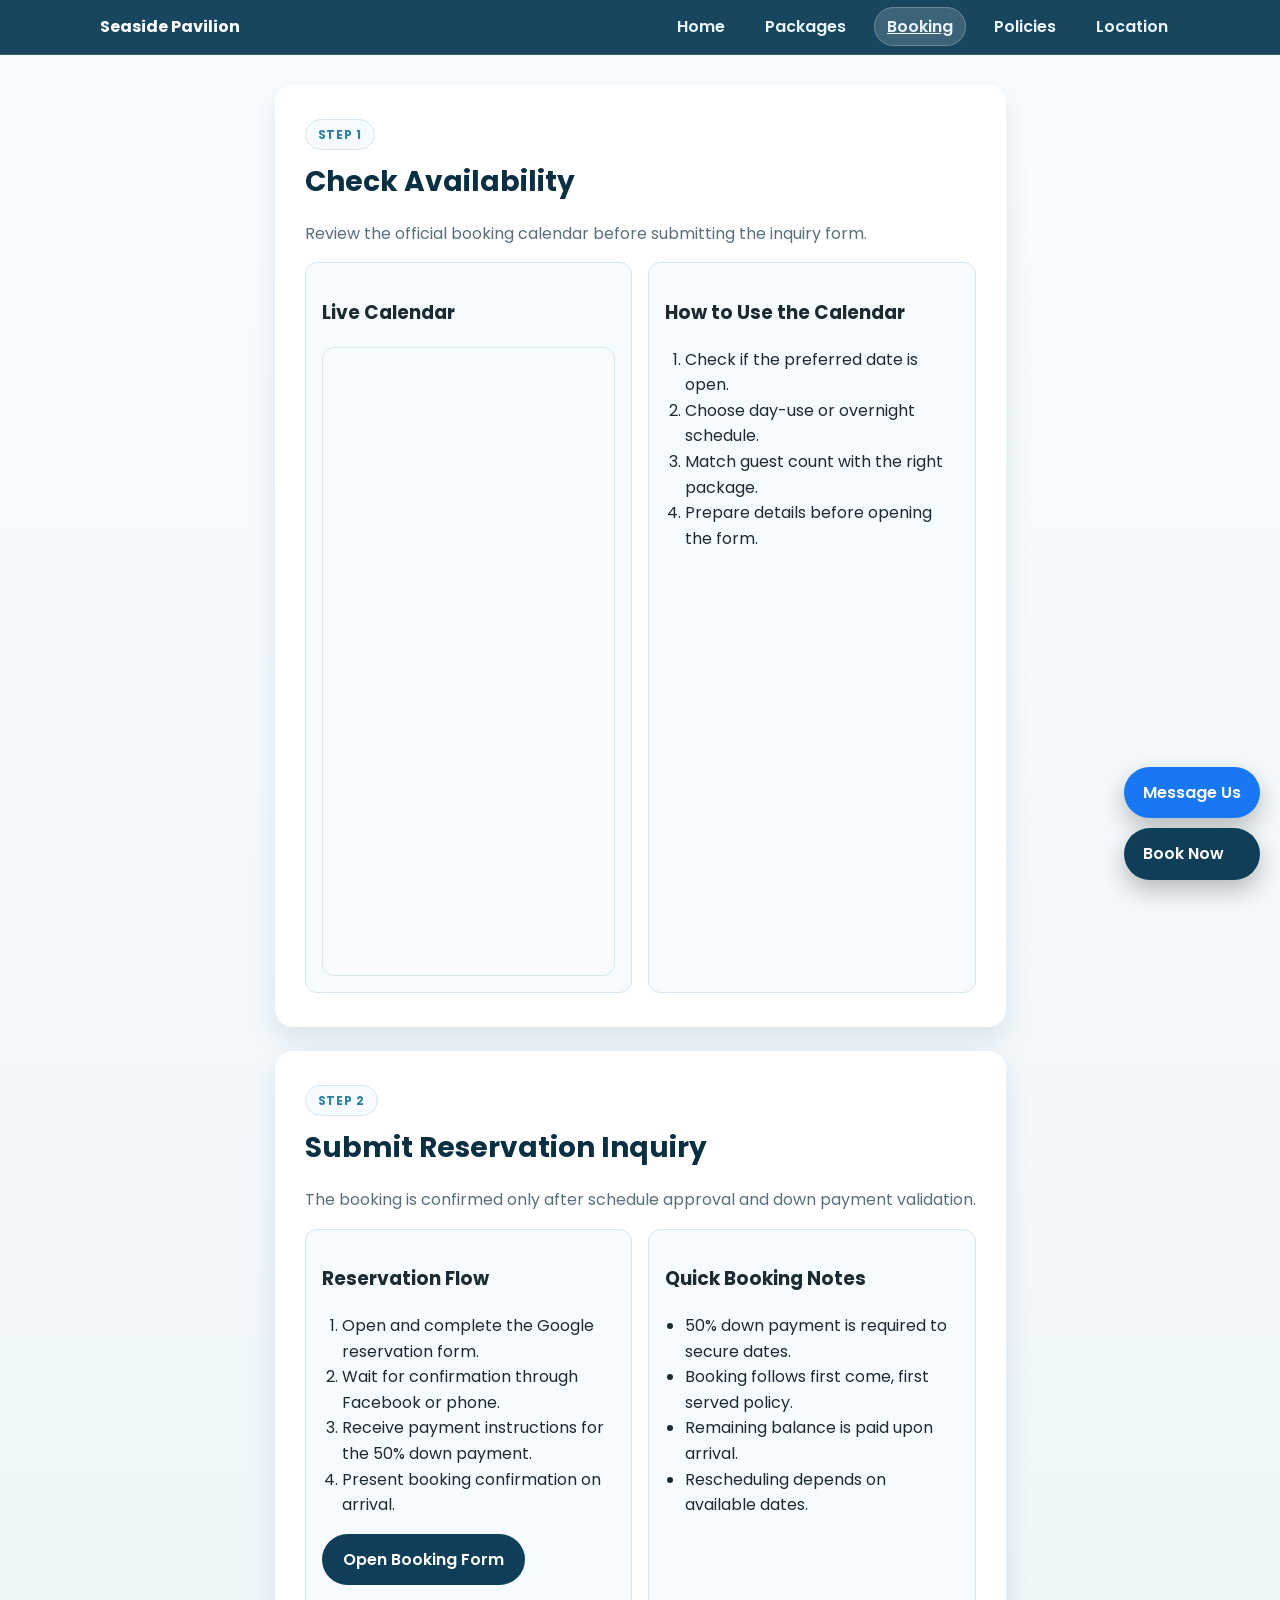
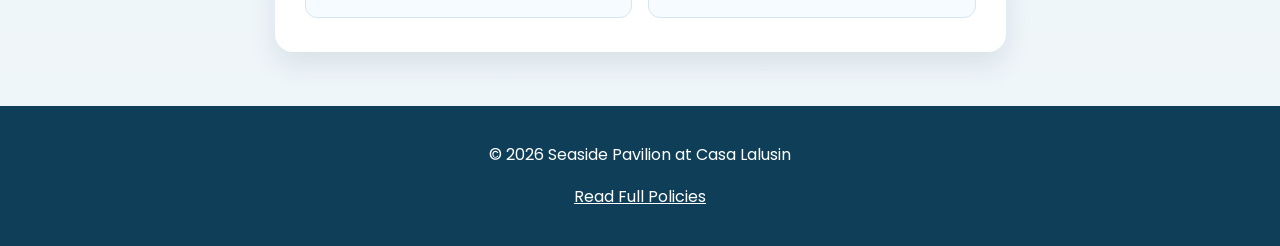
==== booking.html @ a59ab794 "Add files via upload" ====
<!DOCTYPE html>
<html lang="en">

<head>

<meta charset="UTF-8">
<meta name="viewport" content="width=device-width, initial-scale=1.0">

<title>Booking | Seaside Pavilion</title>

<link href="https://fonts.googleapis.com/css2?family=Poppins:wght@300;400;500;600;700&display=swap" rel="stylesheet">

<link rel="stylesheet" href="styles.css">

</head>

<body>

<div class="page-shell">

<header class="site-header">

<div class="header-wrap">

<a class="brand" href="index.html">Seaside Pavilion</a>

<nav class="site-nav" aria-label="Main navigation">

<a href="index.html">Home</a>
<a href="packages.html">Packages</a>
<a class="active" href="booking.html">Booking</a>
<a href="policies.html">Policies</a>
<a href="location.html">Location</a>

</nav>

</div>

</header>

<main>

<section class="section">

<div class="section-head">

<span class="kicker">Step 1</span>

<h2>Check Availability</h2>

<p class="lead">
Review the official booking calendar before submitting the inquiry form.
</p>

</div>

<div class="grid-2">

<div class="card">

<h3>Live Calendar</h3>

<div style="border:1px solid var(--line); border-radius:12px; overflow:hidden; background:#f7fbfe;">

<iframe
src="https://calendar.google.com/calendar/embed?src=d2551ff076711e02049c44b1967b37dbdf7ffe83ea5aac7dc98d8602c63dbdfc%40group.calendar.google.com&ctz=Asia%2FManila"
title="Booking calendar"
style="width:100%;min-height:620px;border:0;">

</iframe>

</div>

</div>

<div class="card">

<h3>How to Use the Calendar</h3>

<ol class="numbered">

<li>Check if the preferred date is open.</li>
<li>Choose day-use or overnight schedule.</li>
<li>Match guest count with the right package.</li>
<li>Prepare details before opening the form.</li>

</ol>

</div>

</div>

</section>

<section class="section">

<div class="section-head">

<span class="kicker">Step 2</span>

<h2>Submit Reservation Inquiry</h2>

<p class="lead">
The booking is confirmed only after schedule approval and down payment validation.
</p>

</div>

<div class="grid-2">

<div class="card">

<h3>Reservation Flow</h3>

<ol class="numbered">

<li>Open and complete the Google reservation form.</li>
<li>Wait for confirmation through Facebook or phone.</li>
<li>Receive payment instructions for the 50% down payment.</li>
<li>Present booking confirmation on arrival.</li>

</ol>

<p>

<a class="btn btn-brand"
target="_blank"
rel="noopener"
href="https://docs.google.com/forms/d/e/1FAIpQLScv2Xp66gRx_fCEi0EjZHH2wXCVzVGtuP7Lgr5WYTmZOZ04qw/viewform?usp=header">

Open Booking Form

</a>

</p>

</div>

<div class="card">

<h3>Quick Booking Notes</h3>

<ul class="list">

<li>50% down payment is required to secure dates.</li>
<li>Booking follows first come, first served policy.</li>
<li>Remaining balance is paid upon arrival.</li>
<li>Rescheduling depends on available dates.</li>

</ul>

</div>

</div>

</section>

</main>

<footer class="footer">

<p>© 2026 Seaside Pavilion at Casa Lalusin</p>

<p>

<a href="policies.html" style="color:#fff;">
Read Full Policies
</a>

</p>

</footer>

</div>

<div class="floating-book">

<a href="https://www.facebook.com/profile.php?id=61583040510428"
target="_blank"
class="btn btn-facebook">
Message Us
</a>

<a href="https://docs.google.com/forms/d/e/1FAIpQLScv2Xp66gRx_fCEi0EjZHH2wXCVzVGtuP7Lgr5WYTmZOZ04qw/viewform"
target="_blank"
class="btn btn-brand">
Book Now
</a>

</div>

</body>

</html>
---- styles.css ----
:root {
  --bg: #eef5f9;
  --surface: #ffffff;
  --surface-soft: #f6fbff;
  --brand: #0f3f58;
  --brand-strong: #082f42;
  --accent: #2f819f;
  --text: #1b2a33;
  --muted: #58707d;
  --line: #d6e6ef;
  --shadow: 0 12px 28px rgba(8, 47, 66, 0.1);
  --radius-lg: 18px;
  --radius-md: 12px;
  --max-width: 1120px;
}

* {
  box-sizing: border-box;
}

body {
  margin: 0;
  font-family: 'Poppins', sans-serif;
  color: var(--text);
  background: linear-gradient(180deg,#f8fcff 0%,#eef5f9 100%);
  line-height: 1.6;
}

.page-shell {
  min-height: 100vh;
  display: flex;
  flex-direction: column;
}

.site-header {
  position: sticky;
  top: 0;
  z-index: 25;
  background: rgba(15,63,88,0.96);
  border-bottom: 1px solid rgba(255,255,255,0.15);
}

.header-wrap {
  max-width: var(--max-width);
  margin: 0 auto;
  padding: 14px 20px;
  display: flex;
  justify-content: space-between;
  align-items: center;
}

.brand {
  color: white;
  font-weight: 700;
  text-decoration: none;
}

.site-nav a {
  color: #ebf7ff;
  text-decoration: none;
  margin-left: 12px;
  font-weight: 600;
}

.site-nav a.active {
  text-decoration: underline;
}

.hero {
  background:
    linear-gradient(rgba(7,30,42,0.6),rgba(7,30,42,0.5)),
    url('https://images.unsplash.com/photo-1507525428034-b723cf961d3e') center/cover no-repeat;
  padding: 80px 20px;
  color: white;
  text-align: center;
}

.hero-card {
  max-width: 800px;
  margin: auto;
}

main {
  max-width: var(--max-width);
  margin: auto;
  padding: 30px 20px;
  flex: 1;
}

.section {
  background: white;
  padding: 28px;
  border-radius: var(--radius-lg);
  box-shadow: var(--shadow);
  margin-bottom: 24px;
}

.section-head h2 {
  margin-top: 0;
}

.grid-2 {
  display: grid;
  gap: 16px;
  grid-template-columns: repeat(auto-fit,minmax(280px,1fr));
}

.grid-3 {
  display: grid;
  gap: 16px;
  grid-template-columns: repeat(auto-fit,minmax(200px,1fr));
}

.card {
  background: var(--surface-soft);
  border: 1px solid var(--line);
  border-radius: var(--radius-md);
  padding: 16px;
}

.list,
.numbered {
  padding-left: 20px;
}

.package-grid {
  display: grid;
  gap: 16px;
  grid-template-columns: repeat(auto-fit,minmax(250px,1fr));
}

.package-card {
  background: #f9fcff;
  border: 1px solid var(--line);
  border-radius: var(--radius-md);
  padding: 16px;
}

.price-row {
  display: grid;
  grid-template-columns: 1fr 1fr;
  gap: 8px;
  margin-bottom: 10px;
}

.price-chip {
  background: #eaf4fa;
  padding: 8px;
  border-radius: 8px;
  text-align: center;
}

.package-card.featured {
  background: linear-gradient(150deg,#0f3f58,#1a6e90);
  color: white;
}

.btn {
  display: inline-block;
  padding: 10px 18px;
  border-radius: 999px;
  text-decoration: none;
  font-weight: 600;
}

.btn-primary {
  background: white;
  color: var(--brand);
}

.btn-brand {
  background: var(--brand);
  color: white;
}

.btn-facebook {
  background: #1877f2;
  color: white;
}

.footer {
  background: var(--brand);
  color: white;
  text-align: center;
  padding: 20px;
}

.floating-book {
  position: fixed;
  right: 16px;
  bottom: 16px;
  display: flex;
  flex-direction: column;
  gap: 8px;
}

table {
  width: 100%;
  border-collapse: collapse;
}

th,
td {
  border: 1px solid var(--line);
  padding: 10px;
}

th {
  background: #e8f2f8;
}

/* ===== HERO GLASS CARD ===== */

.hero-card{
max-width:820px;
margin:0 auto;
padding:34px;
border-radius:18px;

background:rgba(6,28,39,0.52);
backdrop-filter:blur(6px);

box-shadow:0 12px 28px rgba(8,47,66,0.2);
}


/* ===== HERO GRADIENT BACKGROUND ===== */

.hero{

background:
linear-gradient(rgba(7,30,42,0.63),rgba(7,30,42,0.42)),
url('https://images.unsplash.com/photo-1507525428034-b723cf961d3e')
center/cover no-repeat;

padding:82px 20px;
color:#fff;

}


/* ===== SMALL SECTION LABEL ===== */

.kicker{

display:inline-block;

font-size:12px;
letter-spacing:0.06em;

text-transform:uppercase;

color:#2f819f;

background:#f6fbff;

border:1px solid #d6e6ef;

border-radius:999px;

padding:5px 12px;

font-weight:700;

margin-bottom:10px;

}


/* ===== NAVIGATION ACTIVE BUTTON ===== */

.site-nav a{

color:#ebf7ff;
text-decoration:none;

font-weight:600;

padding:7px 12px;

border-radius:999px;

transition:background .2s ease;

}

.site-nav a.active{

background:rgba(255,255,255,0.16);

border:1px solid rgba(255,255,255,0.24);

}


/* FEATURED PACKAGE CARD */

.package-card.featured{

background:linear-gradient(150deg,#0f3f58 0%,#1a6e90 100%);

border-color:#0f3f58;

color:#ffffff;

box-shadow: 0 18px 40px rgba(8,47,66,0.25)
}

.package-card.featured h3{
color:#ffffff;
}

.package-card.featured li{
color:#e9f4fb;
}

.package-card.featured strong{
color:#ffffff;
}

.package-card.featured .price-chip{

background:rgba(255,255,255,0.15);

border:1px solid rgba(255,255,255,0.35);

color:#ffffff;

}

.package-card.featured .price-chip small{

color:#cfe8f7;

}


/* ===== POLICY CARDS ===== */

.policy-list{

display:grid;
gap:12px;

}

.policy-item{

background:#f6fbff;

border:1px solid #d6e6ef;

border-radius:12px;

padding:16px;

}

/* ===== PACKAGE PRICE LAYOUT FIX ===== */

.price-row{

display:grid;
grid-template-columns:1fr 1fr;
gap:12px;
margin:12px 0 14px;

}

.price-chip{

border:1px solid #c7dbe7;

border-radius:12px;

background:#eaf4fa;

padding:12px;

text-align:center;

font-weight:600;

}

.price-chip small{

display:block;

text-transform:uppercase;

letter-spacing:0.05em;

color:#58707d;

font-size:11px;

margin-bottom:4px;

}

/* ===== PACKAGE CARD IMPROVEMENT ===== */

.package-card{

background:#f9fcff;

border:1px solid #d6e6ef;

border-radius:16px;

padding:18px;

transition:transform .15s ease, box-shadow .15s ease;

}

.package-card:hover{

transform:translateY(-3px);

box-shadow:0 14px 30px rgba(8,47,66,0.12);

}

.section-head h2{

font-size:28px;

margin-bottom:6px;

color:#082f42;

}

.section-head .lead{

color:#58707d;

max-width:700px;

}

.btn{

display:inline-block;

border-radius:999px;

padding:12px 20px;

font-weight:600;

border:1px solid transparent;

transition:all .2s ease;

}

.btn:hover{

transform:translateY(-1px);

box-shadow:0 6px 14px rgba(0,0,0,0.15);

}

.policy-item{

background:#f6fbff;

border:1px solid #cfe2ee;

border-radius:14px;

padding:18px;

box-shadow:0 6px 18px rgba(8,47,66,0.05);

}

.section{

padding:34px 30px;

}

.card,
.package-card,
.policy-item{

transition:all .2s ease;

}

.card:hover{

transform:translateY(-2px);

}

.price-chip{

font-size:18px;

}

.price-chip small{

font-size:11px;

}

.price-chip{

font-weight:700;

letter-spacing:0.03em;

}

.exclusive-label{

font-size:12px;

color:#cfe8f7

letter-spacing:0.05em;

text-transform:uppercase;

margin-bottom:10px;

}

.package-card h3{

font-size:22px;

margin-bottom:10px;

}

.hero{

position:relative;

min-height:85vh;

display:flex;

align-items:center;

justify-content:center;

background-image:url("https://images.unsplash.com/photo-1507525428034-b723cf961d3e");

background-size:cover;

background-position:center;

}

.hero-overlay{

position:absolute;

top:0;

left:0;

width:100%;

height:100%;

background:linear-gradient(
180deg,
rgba(8,47,66,0.55),
rgba(8,47,66,0.75)
);

}

.hero-card{

position:relative;

background:rgba(8,47,66,0.75);

padding:50px;

border-radius:18px;

max-width:700px;

text-align:center;

color:white;

backdrop-filter:blur(6px);

box-shadow:0 25px 60px rgba(0,0,0,0.25);

}

.hero-card h1{

font-size:42px;

margin-bottom:15px;

}

.hero-card p{

font-size:18px;

opacity:0.9;

margin-bottom:25px;

}

/* FLOATING BOOK BUTTON */

.floating-book{

position:fixed;

bottom:20px;

right:20px;

display:flex;

flex-direction:column;

gap:10px;

z-index:999;

}

.floating-book a{

padding:12px 18px;

border-radius:999px;

font-weight:600;

box-shadow:0 10px 25px rgba(0,0,0,0.25);

text-decoration:none;

}

.floating-book a:hover{

transform:translateY(-2px);

box-shadow:0 14px 30px rgba(0,0,0,0.3);

}
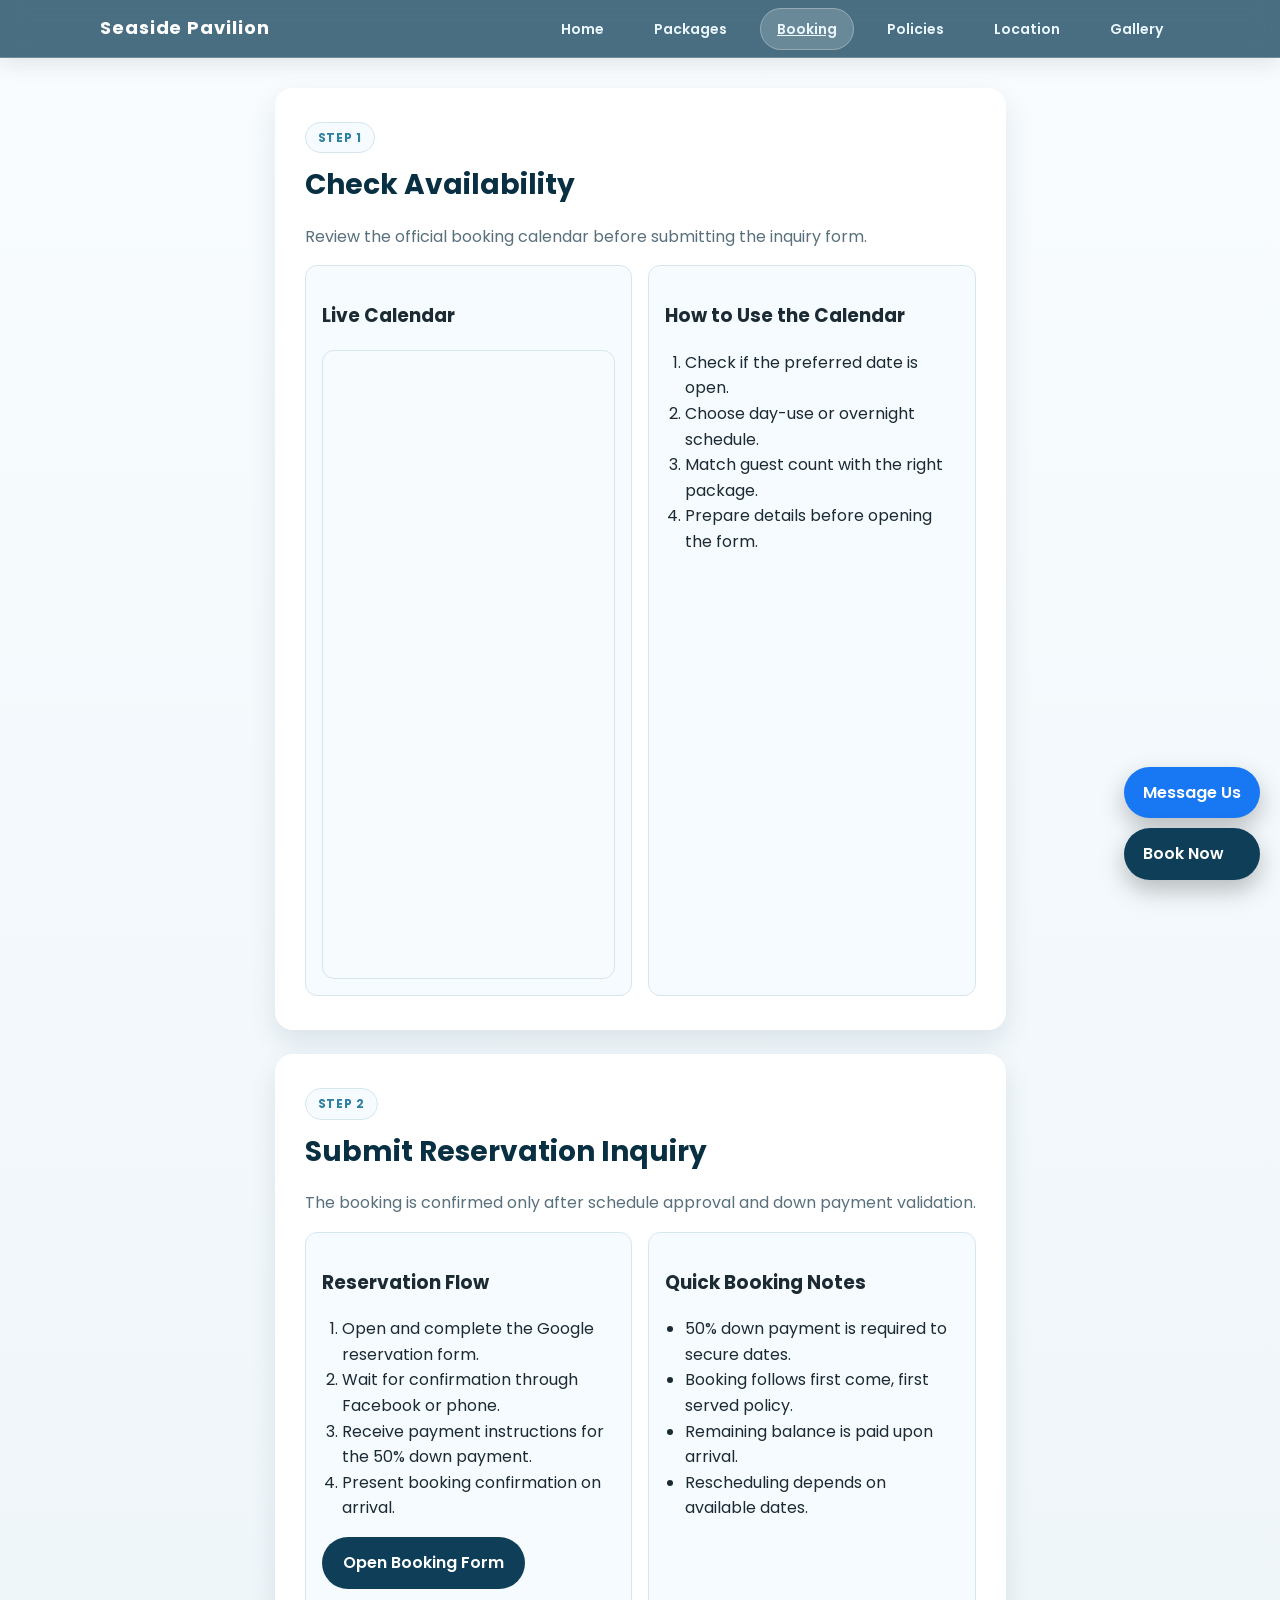
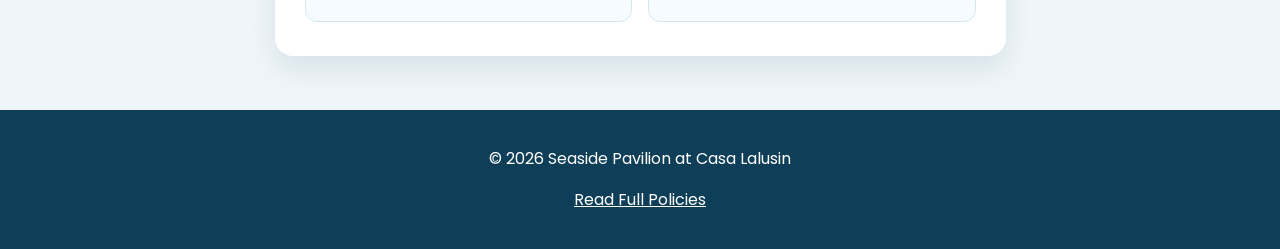
==== commit 80cf689d: "Add files via upload" ====
--- a/booking.html
+++ b/booking.html
@@ -31,6 +31,7 @@
 <a class="active" href="booking.html">Booking</a>
 <a href="policies.html">Policies</a>
 <a href="location.html">Location</a>
+<a href="gallery.html">Gallery</a>
 
 </nav>
 
--- a/styles.css
+++ b/styles.css
@@ -33,11 +33,23 @@
 }
 
 .site-header {
-  position: sticky;
-  top: 0;
-  z-index: 25;
-  background: rgba(15,63,88,0.96);
-  border-bottom: 1px solid rgba(255,255,255,0.15);
+
+position:sticky;
+
+top:0;
+
+z-index:25;
+
+background:rgba(15,63,88,0.75);
+
+backdrop-filter:blur(12px);
+
+-webkit-backdrop-filter:blur(12px);
+
+border-bottom:1px solid rgba(255,255,255,0.2);
+
+box-shadow:0 8px 20px rgba(0,0,0,0.08);
+
 }
 
 .header-wrap {
@@ -49,10 +61,18 @@
   align-items: center;
 }
 
-.brand {
-  color: white;
-  font-weight: 700;
-  text-decoration: none;
+.brand{
+
+color:#fff;
+
+text-decoration:none;
+
+font-weight:700;
+
+letter-spacing:0.05em;
+
+font-size:18px;
+
 }
 
 .site-nav a {
@@ -269,26 +289,25 @@
 
 /* ===== NAVIGATION ACTIVE BUTTON ===== */
 
-.site-nav a{
-
+.site-nav a {
 color:#ebf7ff;
 text-decoration:none;
-
 font-weight:600;
-
-padding:7px 12px;
-
+padding:10px 16px;
 border-radius:999px;
-
-transition:background .2s ease;
-
-}
-
+border:1px solid transparent;
+transition:all 0.2s ease;
+font-size:14px;
+}
+
+.site-nav a:hover,
 .site-nav a.active{
 
-background:rgba(255,255,255,0.16);
-
-border:1px solid rgba(255,255,255,0.24);
+background:rgba(255,255,255,0.18);
+
+border-color:rgba(255,255,255,0.28);
+
+transform:translateY(-1px);
 
 }
 
@@ -661,4 +680,230 @@
 
 box-shadow:0 14px 30px rgba(0,0,0,0.3);
 
+}
+
+/* Announcement Bar */
+
+.announcement-bar{
+
+background:#0f3f58;
+
+color:white;
+
+text-align:center;
+
+padding:8px;
+
+font-size:14px;
+
+font-weight:500;
+
+letter-spacing:0.5px;
+
+}
+
+/* AMENITIES SECTION */
+
+.amenities-grid{
+
+display:grid;
+
+grid-template-columns:repeat(auto-fit,minmax(220px,1fr));
+
+gap:18px;
+
+margin-top:20px;
+
+}
+
+.amenity{
+
+background:#f1f6f9;
+
+padding:18px;
+
+border-radius:12px;
+
+font-weight:500;
+
+text-align:center;
+
+border:1px solid #d9e5ec;
+
+transition:0.2s;
+
+}
+
+.amenity:hover{
+
+transform:translateY(-3px);
+
+box-shadow:0 10px 20px rgba(0,0,0,0.08);
+
+}
+
+/* GALLERY */
+
+.gallery-grid{
+
+display:grid;
+
+grid-template-columns:repeat(auto-fit,minmax(250px,1fr));
+
+gap:20px;
+
+margin-top:25px;
+
+}
+
+.gallery-placeholder{
+
+background:#e7eef3;
+
+border:1px dashed #b6c9d6;
+
+border-radius:14px;
+
+height:180px;
+
+display:flex;
+
+align-items:center;
+
+justify-content:center;
+
+font-weight:500;
+
+color:#4c6677;
+
+}
+
+/* MOBILE NAVIGATION */
+
+@media (max-width: 600px){
+
+.site-nav{
+flex-direction:column;
+align-items:flex-start;
+width:100%;
+gap:6px;
+margin-top:10px;
+}
+
+.site-nav a{
+display:block;
+width:100%;
+}
+
+.header-wrap{
+flex-direction:column;
+align-items:flex-start;
+}
+
+}
+
+/* MOBILE HERO */
+
+@media (max-width:600px){
+
+.hero{
+padding:60px 15px;
+}
+
+.hero-card{
+padding:20px;
+}
+
+.hero h1{
+font-size:28px;
+}
+
+.hero p{
+font-size:14px;
+}
+
+}
+
+/* MOBILE PACKAGES */
+
+@media (max-width:600px){
+
+.price-row{
+grid-template-columns:1fr;
+}
+
+.package-card{
+padding:18px;
+}
+
+}
+
+@media (max-width:680px){
+
+.floating-book{
+position:fixed;
+bottom:10px;
+left:10px;
+right:10px;
+flex-direction:row;
+justify-content:center;
+gap:10px;
+}
+
+.floating-book .btn{
+flex:1;
+text-align:center;
+}
+
+}
+
+/* MOBILE SECTIONS */
+
+@media (max-width:600px){
+
+.section{
+padding:20px 15px;
+}
+
+.grid-2,
+.grid-3{
+grid-template-columns:1fr;
+}
+
+}
+
+/* MOBILE NAVIGATION */
+
+@media (max-width:700px){
+
+.site-nav{
+
+display:grid;
+
+grid-template-columns:repeat(3,1fr);
+
+gap:6px;
+
+width:100%;
+
+}
+
+.site-nav a{
+
+text-align:center;
+
+padding:10px 6px;
+
+font-size:13px;
+
+}
+
+.header-wrap{
+
+flex-direction:column;
+
+align-items:flex-start;
+
+}
+
 }
